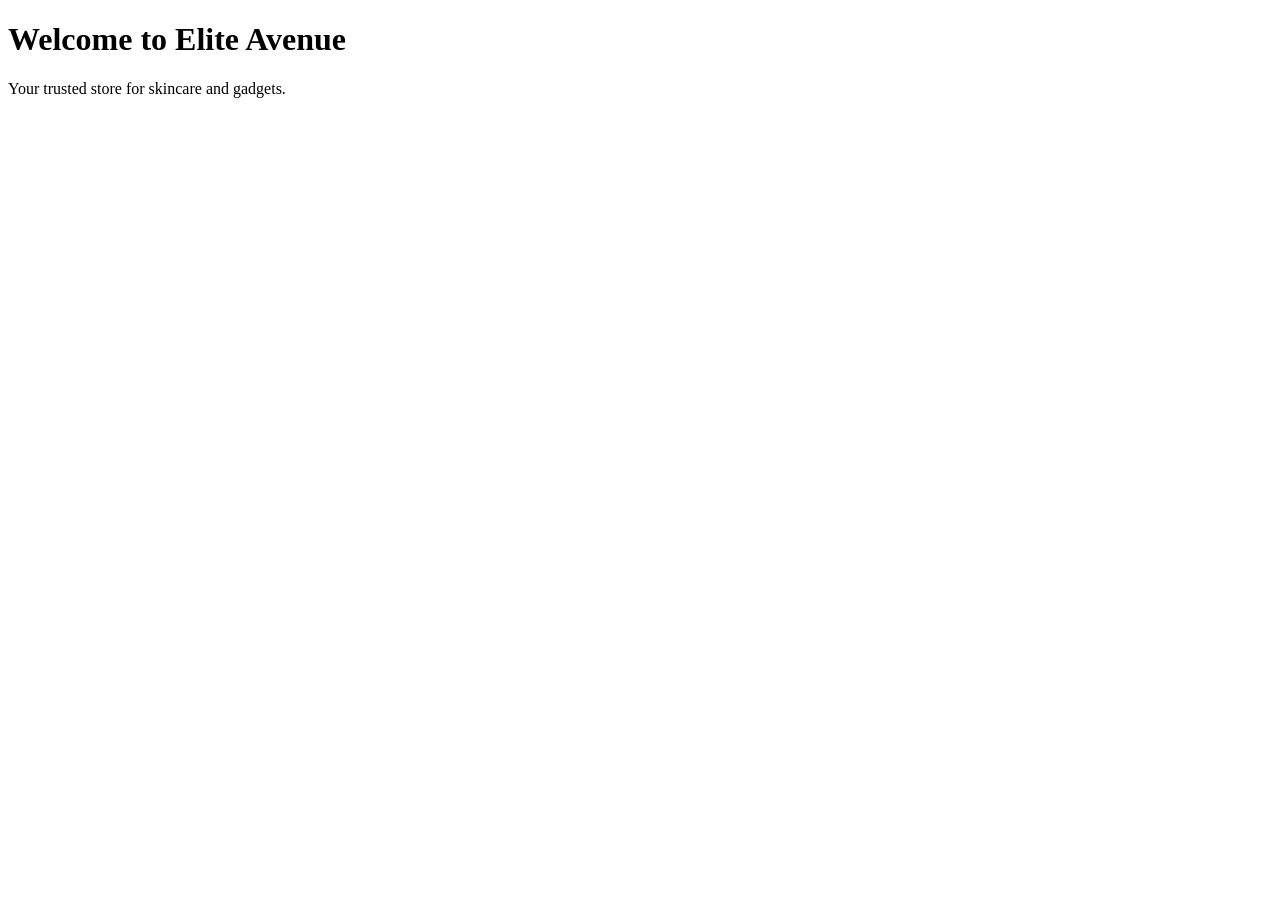
==== index.html @ 25ccbf42 "first page" ====
<!DOCTYPE html>
<html lang="en">
<head>
  <meta charset="UTF-8">
    <meta name="viewport" content="width=device-width, initial-scale=1.0">
      <title>Elite Avenue</title>
      </head>
      <body>
        <h1>Welcome to Elite Avenue</h1>
          <p>Your trusted store for skincare and gadgets.</p>
          </body>
          </html>
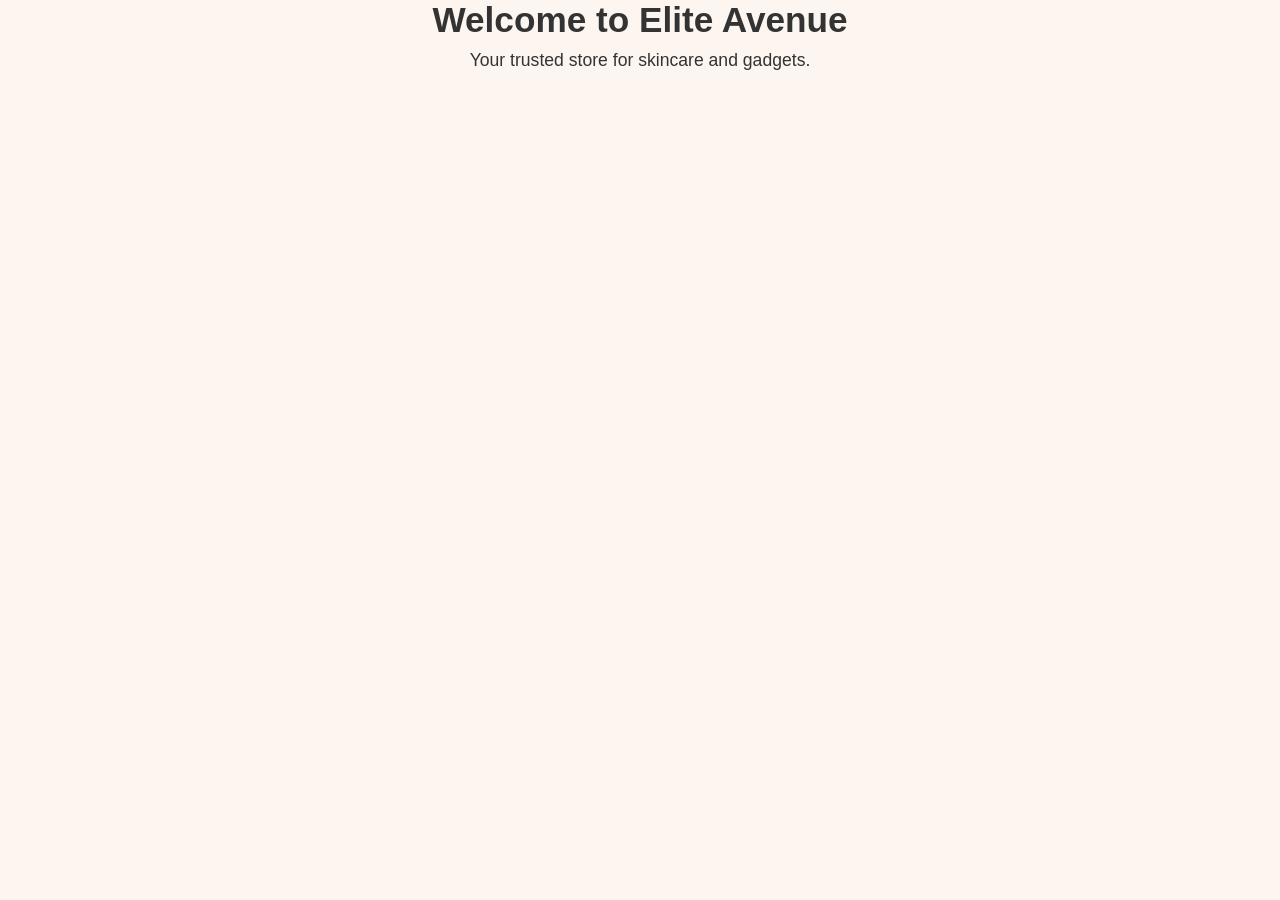
==== commit f3cbe831: "added styling" ====
--- a/index.html
+++ b/index.html
@@ -4,6 +4,7 @@
   <meta charset="UTF-8">
     <meta name="viewport" content="width=device-width, initial-scale=1.0">
       <title>Elite Avenue</title>
+      <link rel="stylesheet" href="style.css">
       </head>
       <body>
         <h1>Welcome to Elite Avenue</h1>
--- a/style.css
+++ b/style.css
@@ -0,0 +1,25 @@
+body {
+      font-family: Arial, sans-serif;
+        background-color: #fdf6f0;
+          color: #333;
+            margin: 0;
+              padding: 0;
+                text-align: center;
+                }
+
+                header {
+                  background-color: #d4a373;
+                    color: white;
+                      padding: 40px 20px;
+                      }
+
+                      h1 {
+                        margin: 0;
+                          font-size: 2.2em;
+                          }
+
+                          p {
+                            font-size: 1.1em;
+                              margin-top: 10px;
+                              }
+}
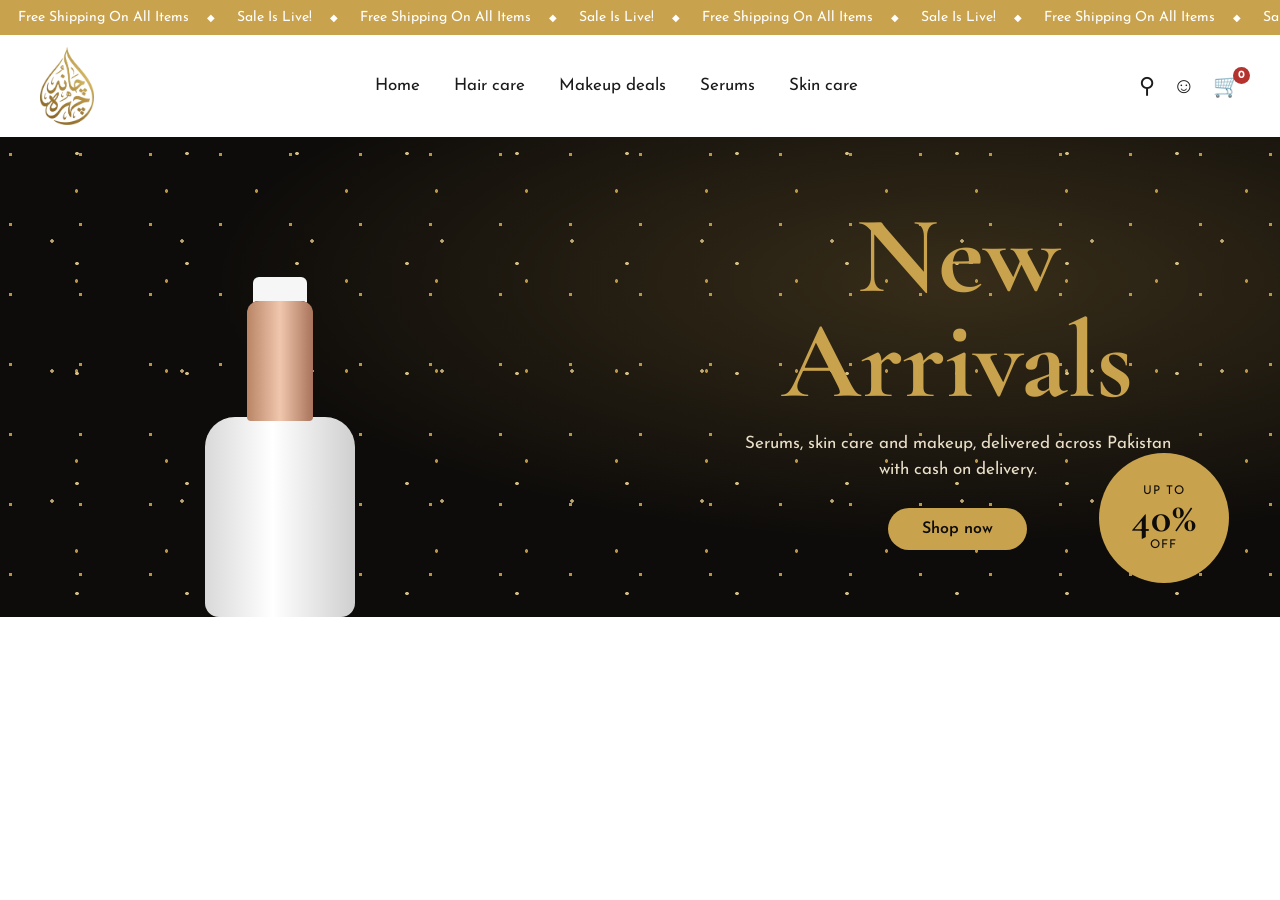
==== commit 27bc693f: "Add files via upload" ====
--- a/index.html
+++ b/index.html
@@ -2,12 +2,55 @@
 <html lang="en">
 <head>
   <meta charset="UTF-8">
-    <meta name="viewport" content="width=device-width, initial-scale=1.0">
-      <title>Elite Avenue</title>
-      <link rel="stylesheet" href="style.css">
-      </head>
-      <body>
-        <h1>Welcome to Elite Avenue</h1>
-          <p>Your trusted store for skincare and gadgets.</p>
-          </body>
-          </html>+  <meta name="viewport" content="width=device-width, initial-scale=1">
+  <title>Chand Chehra - Skincare, Serums & Makeup in Pakistan</title>
+  <link rel="preconnect" href="https://fonts.googleapis.com">
+  <link href="https://fonts.googleapis.com/css2?family=Josefin+Sans:wght@400;600&family=Cormorant+Garamond:wght@500;700&display=swap" rel="stylesheet">
+  <link rel="stylesheet" href="style.css">
+</head>
+<body>
+
+  <!-- 1. Announcement bar -->
+  <div class="announce">
+    <div class="announce-track">
+      <span>Free Shipping On All Items</span><span class="dot">&#9670;</span>
+      <span>Sale Is Live!</span><span class="dot">&#9670;</span>
+      <span>Free Shipping On All Items</span><span class="dot">&#9670;</span>
+      <span>Sale Is Live!</span><span class="dot">&#9670;</span>
+      <span>Free Shipping On All Items</span><span class="dot">&#9670;</span>
+      <span>Sale Is Live!</span><span class="dot">&#9670;</span>
+      <span>Free Shipping On All Items</span><span class="dot">&#9670;</span>
+      <span>Sale Is Live!</span><span class="dot">&#9670;</span>
+    </div>
+  </div>
+
+  <!-- 2. Header -->
+  <header class="header">
+    <a href="index.html" class="logo"><img src="logo.png" alt="Chand Chehra"></a>
+    <nav class="menu">
+      <a href="index.html">Home</a>
+      <a href="#">Hair care</a>
+      <a href="#">Makeup deals</a>
+      <a href="#">Serums</a>
+      <a href="#">Skin care</a>
+    </nav>
+    <div class="icons">
+      <button aria-label="Search">&#9906;</button>
+      <button aria-label="Account">&#9786;</button>
+      <button aria-label="Cart" class="cart">&#128722;<b>0</b></button>
+    </div>
+  </header>
+
+  <!-- 3. Hero banner -->
+  <section class="hero">
+    <div class="bottle" aria-hidden="true"><i></i><u></u></div>
+    <div class="hero-text">
+      <h1>New Arrivals</h1>
+      <p>Serums, skin care and makeup, delivered across Pakistan with cash on delivery.</p>
+      <a href="#" class="btn">Shop now</a>
+    </div>
+    <div class="badge"><span>UP TO</span><strong>40%</strong><span>OFF</span></div>
+  </section>
+
+</body>
+</html>
--- a/style.css
+++ b/style.css
@@ -1,25 +1,68 @@
-body {
-      font-family: Arial, sans-serif;
-        background-color: #fdf6f0;
-          color: #333;
-            margin: 0;
-              padding: 0;
-                text-align: center;
-                }
+:root{
+  --gold:#c9a24d;
+  --gold-light:#e8cf8f;
+  --black:#0e0c0a;
+  --ink:#1b1b1b;
+  --white:#ffffff;
+}
+*{box-sizing:border-box;margin:0;padding:0}
+body{font-family:'Josefin Sans',sans-serif;color:var(--ink);background:var(--white)}
+a{color:inherit;text-decoration:none}
+button{background:none;border:0;font:inherit;cursor:pointer;color:inherit}
 
-                header {
-                  background-color: #d4a373;
-                    color: white;
-                      padding: 40px 20px;
-                      }
+/* Announcement bar */
+.announce{background:var(--gold);color:var(--white);overflow:hidden;white-space:nowrap;padding:10px 0;font-size:14px}
+.announce-track{display:inline-block;animation:scroll 30s linear infinite}
+.announce-track span{margin:0 18px}
+.announce-track .dot{font-size:10px;margin:0}
+@keyframes scroll{to{transform:translateX(-50%)}}
+@media (prefers-reduced-motion:reduce){.announce-track{animation:none}}
 
-                      h1 {
-                        margin: 0;
-                          font-size: 2.2em;
-                          }
+/* Header */
+.header{display:flex;align-items:center;justify-content:space-between;gap:20px;padding:12px 40px;background:var(--white)}
+.logo img{height:78px;display:block}
+.menu{display:flex;gap:34px;font-size:17px}
+.menu a{padding:6px 0;border-bottom:2px solid transparent}
+.menu a:hover{border-color:var(--gold)}
+.icons{display:flex;gap:18px;font-size:22px}
+.cart{position:relative}
+.cart b{position:absolute;top:-6px;right:-10px;background:#b5332f;color:#fff;font-size:11px;width:17px;height:17px;border-radius:50%;display:grid;place-items:center}
 
-                          p {
-                            font-size: 1.1em;
-                              margin-top: 10px;
-                              }
-}+/* Hero */
+.hero{
+  position:relative;overflow:hidden;min-height:480px;background-color:var(--black);
+  background-image:
+    radial-gradient(circle at 15% 25%,rgba(201,162,77,.9) 0 1.5px,transparent 2px),
+    radial-gradient(circle at 70% 15%,rgba(232,207,143,.9) 0 1.5px,transparent 2px),
+    radial-gradient(circle at 85% 60%,rgba(201,162,77,.9) 0 1.5px,transparent 2px),
+    radial-gradient(circle at 40% 80%,rgba(232,207,143,.8) 0 1.5px,transparent 2px),
+    radial-gradient(ellipse at 75% 30%,rgba(201,162,77,.22),transparent 55%);
+  background-size:70px 70px,110px 110px,90px 90px,130px 130px,100% 100%;
+  display:flex;align-items:center;justify-content:flex-end;padding:40px 8%;
+}
+.hero-text{position:relative;z-index:2;text-align:center;max-width:440px;color:var(--gold-light)}
+.hero h1{font-family:'Cormorant Garamond',serif;font-weight:700;font-size:clamp(56px,9vw,110px);line-height:.95;color:var(--gold)}
+.hero p{margin:18px 0 26px;color:#e9dfc8;font-size:17px;line-height:1.5}
+.btn{display:inline-block;background:var(--gold);color:var(--black);padding:13px 34px;border-radius:40px;font-weight:600}
+.btn:hover{background:var(--gold-light)}
+.btn:focus-visible,.menu a:focus-visible,button:focus-visible{outline:2px solid var(--gold);outline-offset:3px}
+
+/* Serum bottle drawn in CSS */
+.bottle{position:absolute;left:16%;bottom:0;width:150px;height:330px}
+.bottle i{position:absolute;bottom:0;left:0;width:150px;height:200px;border-radius:30px 30px 14px 14px;background:linear-gradient(90deg,#d9d9d9,#fff 45%,#cfcfcf)}
+.bottle u{position:absolute;bottom:196px;left:42px;width:66px;height:120px;border-radius:12px 12px 4px 4px;background:linear-gradient(90deg,#b98466,#f0c7ad 50%,#a8735a);box-shadow:0 -30px 0 -6px #f6f6f6}
+
+/* Discount badge */
+.badge{position:absolute;right:4%;bottom:7%;width:130px;height:130px;border-radius:50%;background:var(--gold);color:var(--black);display:flex;flex-direction:column;align-items:center;justify-content:center;font-size:12px;letter-spacing:1px}
+.badge strong{font-family:'Cormorant Garamond',serif;font-size:42px;line-height:1}
+
+/* Mobile */
+@media (max-width:820px){
+  .header{flex-wrap:wrap;padding:10px 16px}
+  .logo img{height:56px}
+  .menu{order:3;width:100%;justify-content:center;gap:18px;font-size:15px;flex-wrap:wrap}
+  .hero{justify-content:center;padding:30px 20px 200px;min-height:560px}
+  .bottle{left:50%;transform:translateX(-50%) scale(.7);transform-origin:bottom}
+  .badge{right:16px;bottom:16px;width:100px;height:100px}
+  .badge strong{font-size:32px}
+}
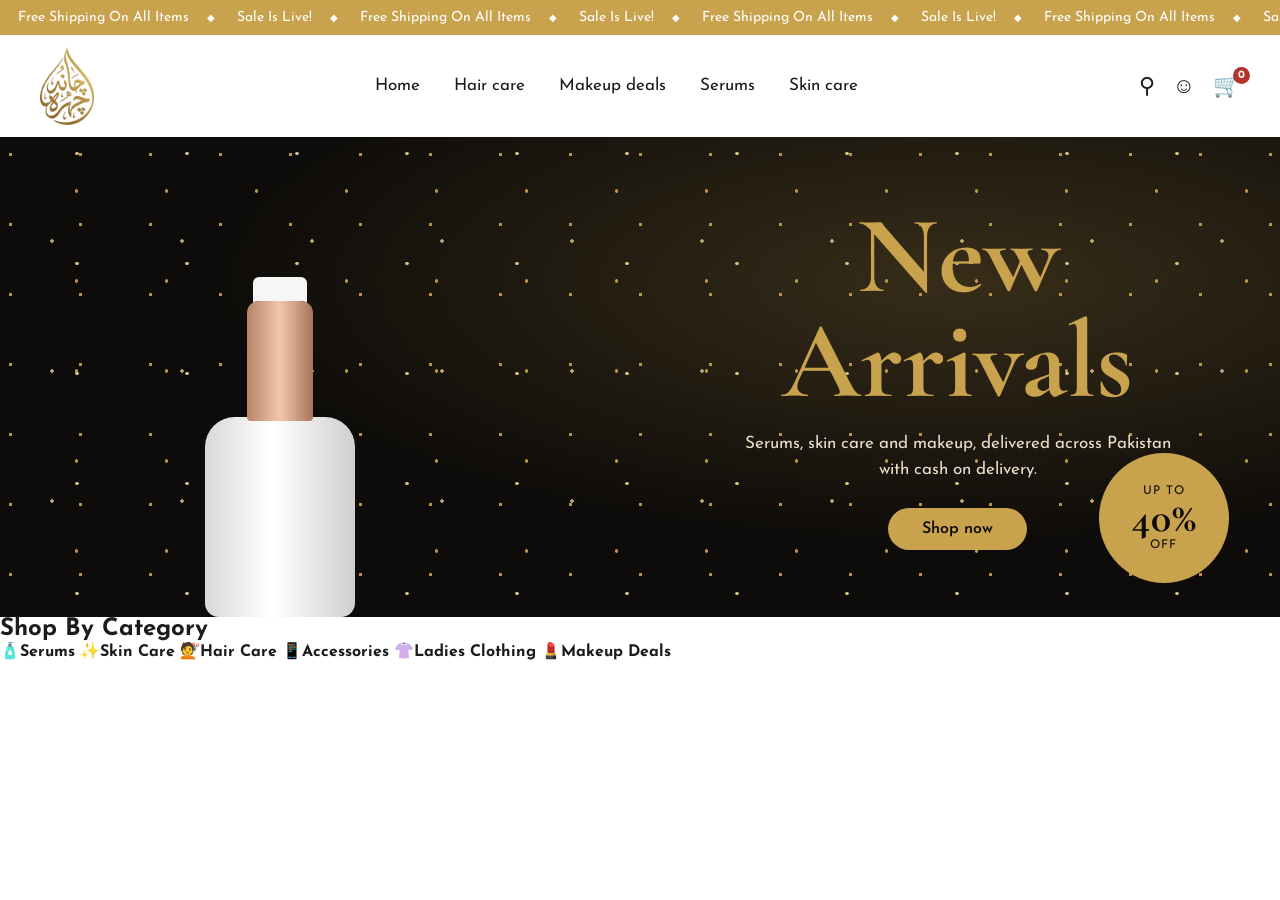
==== commit 777bd20d: "Rename index (1).html to index.html" ====
--- a/index.html
+++ b/index.html
@@ -52,5 +52,18 @@
     <div class="badge"><span>UP TO</span><strong>40%</strong><span>OFF</span></div>
   </section>
 
+  <!-- 4. Shop By Category -->
+  <section class="cats">
+    <h2>Shop By Category</h2>
+    <div class="cat-row">
+      <a href="#" class="cat"><span class="circle" style="--bg:linear-gradient(135deg,#f3e3c3,#d9b46a)">&#129524;</span><b>Serums</b></a>
+      <a href="#" class="cat"><span class="circle" style="--bg:linear-gradient(135deg,#f7e6e0,#e5bfb2)">&#10024;</span><b>Skin Care</b></a>
+      <a href="#" class="cat"><span class="circle" style="--bg:linear-gradient(135deg,#e9dcc8,#b99468)">&#128135;</span><b>Hair Care</b></a>
+      <a href="#" class="cat"><span class="circle" style="--bg:linear-gradient(135deg,#e2e6ea,#aab4bf)">&#128241;</span><b>Accessories</b></a>
+      <a href="#" class="cat"><span class="circle" style="--bg:linear-gradient(135deg,#f6d4d4,#d46a6a)">&#128090;</span><b>Ladies Clothing</b></a>
+      <a href="#" class="cat"><span class="circle" style="--bg:linear-gradient(135deg,#f3d9e3,#cf8fa8)">&#128132;</span><b>Makeup Deals</b></a>
+    </div>
+  </section>
+
 </body>
 </html>
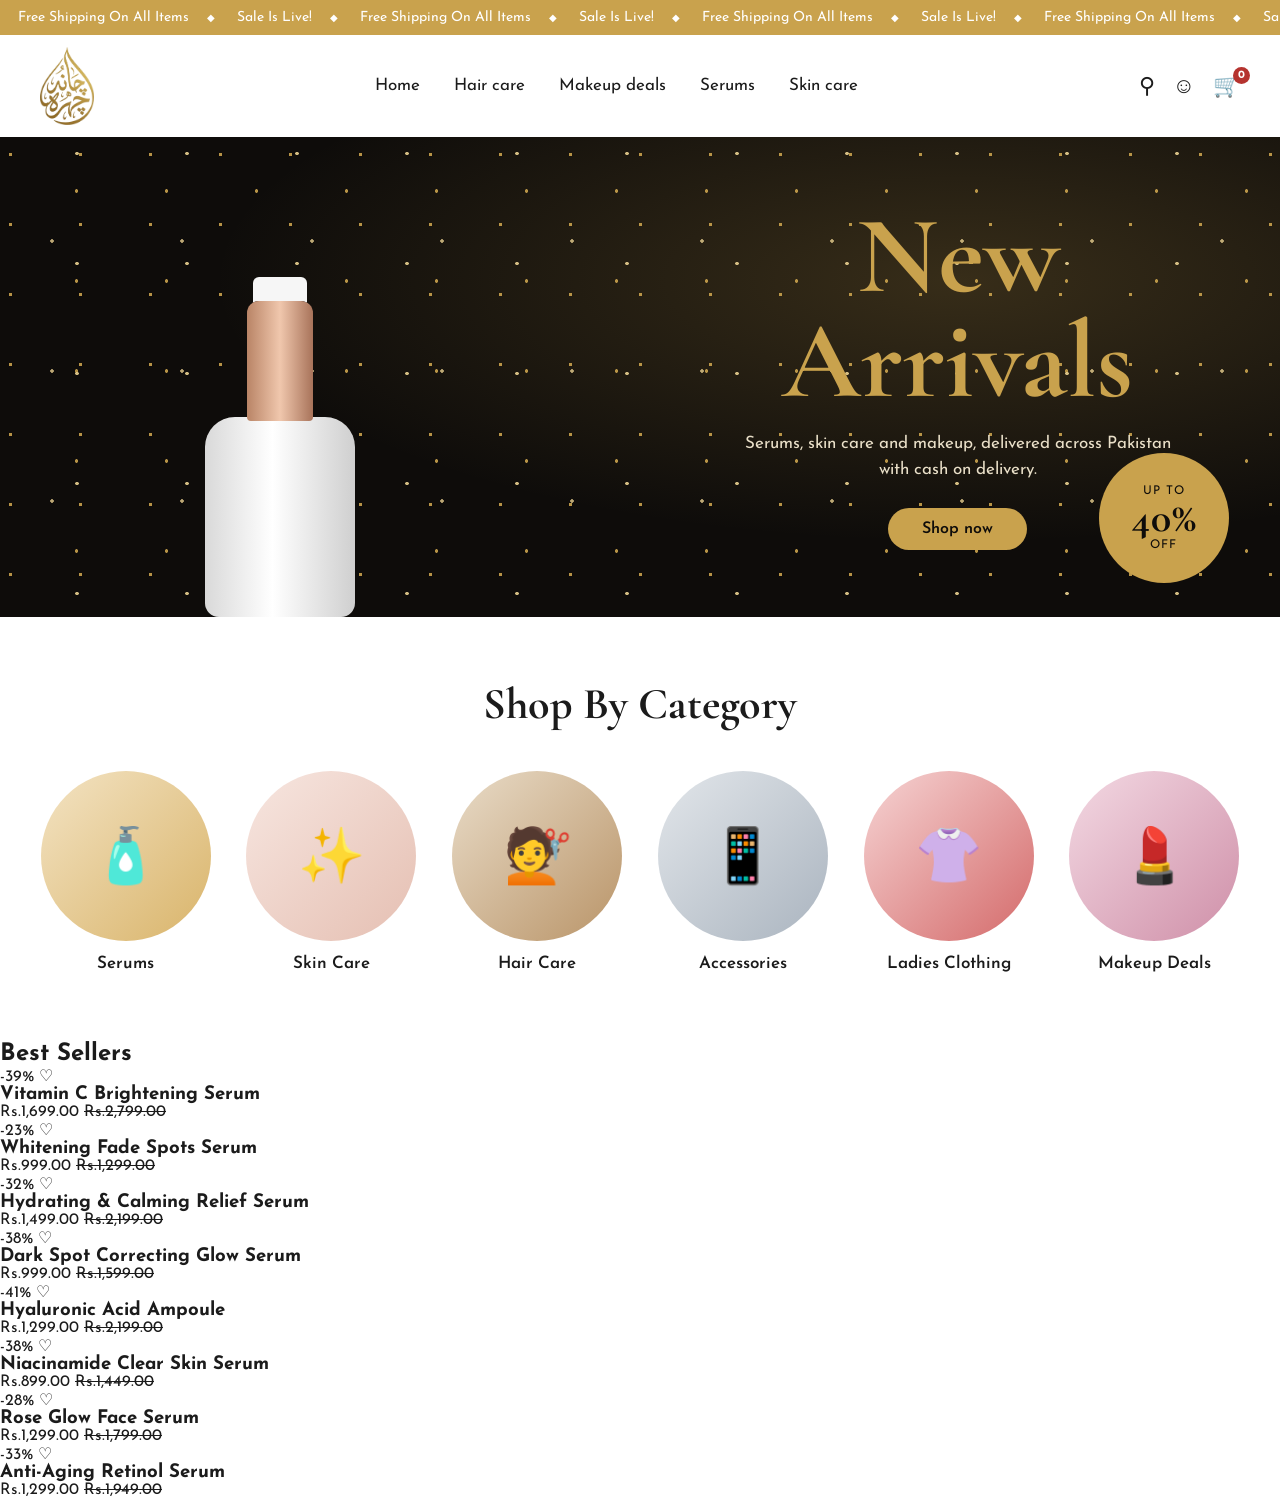
==== commit 48466666: "Update index.html" ====
--- a/index.html
+++ b/index.html
@@ -65,5 +65,37 @@
     </div>
   </section>
 
+  <!-- 5. Best Sellers -->
+  <section class="products">
+    <h2>Best Sellers</h2>
+    <div class="grid" id="grid"></div>
+  </section>
+
+  <script>
+    const products = [
+      {name:"Vitamin C Brightening Serum", price:1699, old:2799, tint:"#e3edb8"},
+      {name:"Whitening Fade Spots Serum", price:999, old:1299, tint:"#e2d6ee"},
+      {name:"Hydrating & Calming Relief Serum", price:1499, old:2199, tint:"#f5e6d3"},
+      {name:"Dark Spot Correcting Glow Serum", price:999, old:1599, tint:"#d8ead9"},
+      {name:"Hyaluronic Acid Ampoule", price:1299, old:2199, tint:"#d6e6f2"},
+      {name:"Niacinamide Clear Skin Serum", price:899, old:1449, tint:"#f3dcdc"},
+      {name:"Rose Glow Face Serum", price:1299, old:1799, tint:"#f6d9e3"},
+      {name:"Anti-Aging Retinol Serum", price:1299, old:1949, tint:"#efe2c2"}
+    ];
+    const rs = n => "Rs." + n.toLocaleString("en-PK") + ".00";
+    document.getElementById("grid").innerHTML = products.map(p => {
+      const off = Math.round((1 - p.price / p.old) * 100);
+      return `<article class="card">
+        <div class="thumb" style="--t:${p.tint}">
+          <span class="off">-${off}%</span>
+          <button class="heart" aria-label="Add to wishlist">&#9825;</button>
+          <i></i>
+        </div>
+        <h3>${p.name}</h3>
+        <p class="price">${rs(p.price)} <s>${rs(p.old)}</s></p>
+      </article>`;
+    }).join("");
+  </script>
+
 </body>
 </html>
--- a/style.css
+++ b/style.css
@@ -66,3 +66,19 @@
   .badge{right:16px;bottom:16px;width:100px;height:100px}
   .badge strong{font-size:32px}
 }
+
+/* Shop By Category */
+.cats{padding:60px 40px 70px;text-align:center;background:var(--white)}
+.cats h2{font-family:'Cormorant Garamond',serif;font-weight:700;font-size:clamp(30px,4vw,44px);margin-bottom:40px}
+.cat-row{display:flex;justify-content:center;gap:34px;max-width:1200px;margin:0 auto}
+.cat{display:flex;flex-direction:column;align-items:center;gap:14px;flex:1;min-width:120px}
+.circle{width:min(170px,100%);aspect-ratio:1;border-radius:50%;background:var(--img,var(--bg));background-size:cover;background-position:center;display:grid;place-items:center;font-size:54px;transition:transform .25s,box-shadow .25s}
+.cat:hover .circle{transform:scale(1.05);box-shadow:0 8px 22px rgba(201,162,77,.35)}
+.cat b{font-weight:600;font-size:17px}
+.cat:focus-visible{outline:2px solid var(--gold);outline-offset:6px;border-radius:12px}
+@media (max-width:820px){
+  .cats{padding:40px 0 50px}
+  .cat-row{justify-content:flex-start;overflow-x:auto;padding:0 16px 10px;gap:20px;scroll-snap-type:x mandatory}
+  .cat{flex:0 0 130px;scroll-snap-align:start}
+  .circle{font-size:44px}
+}
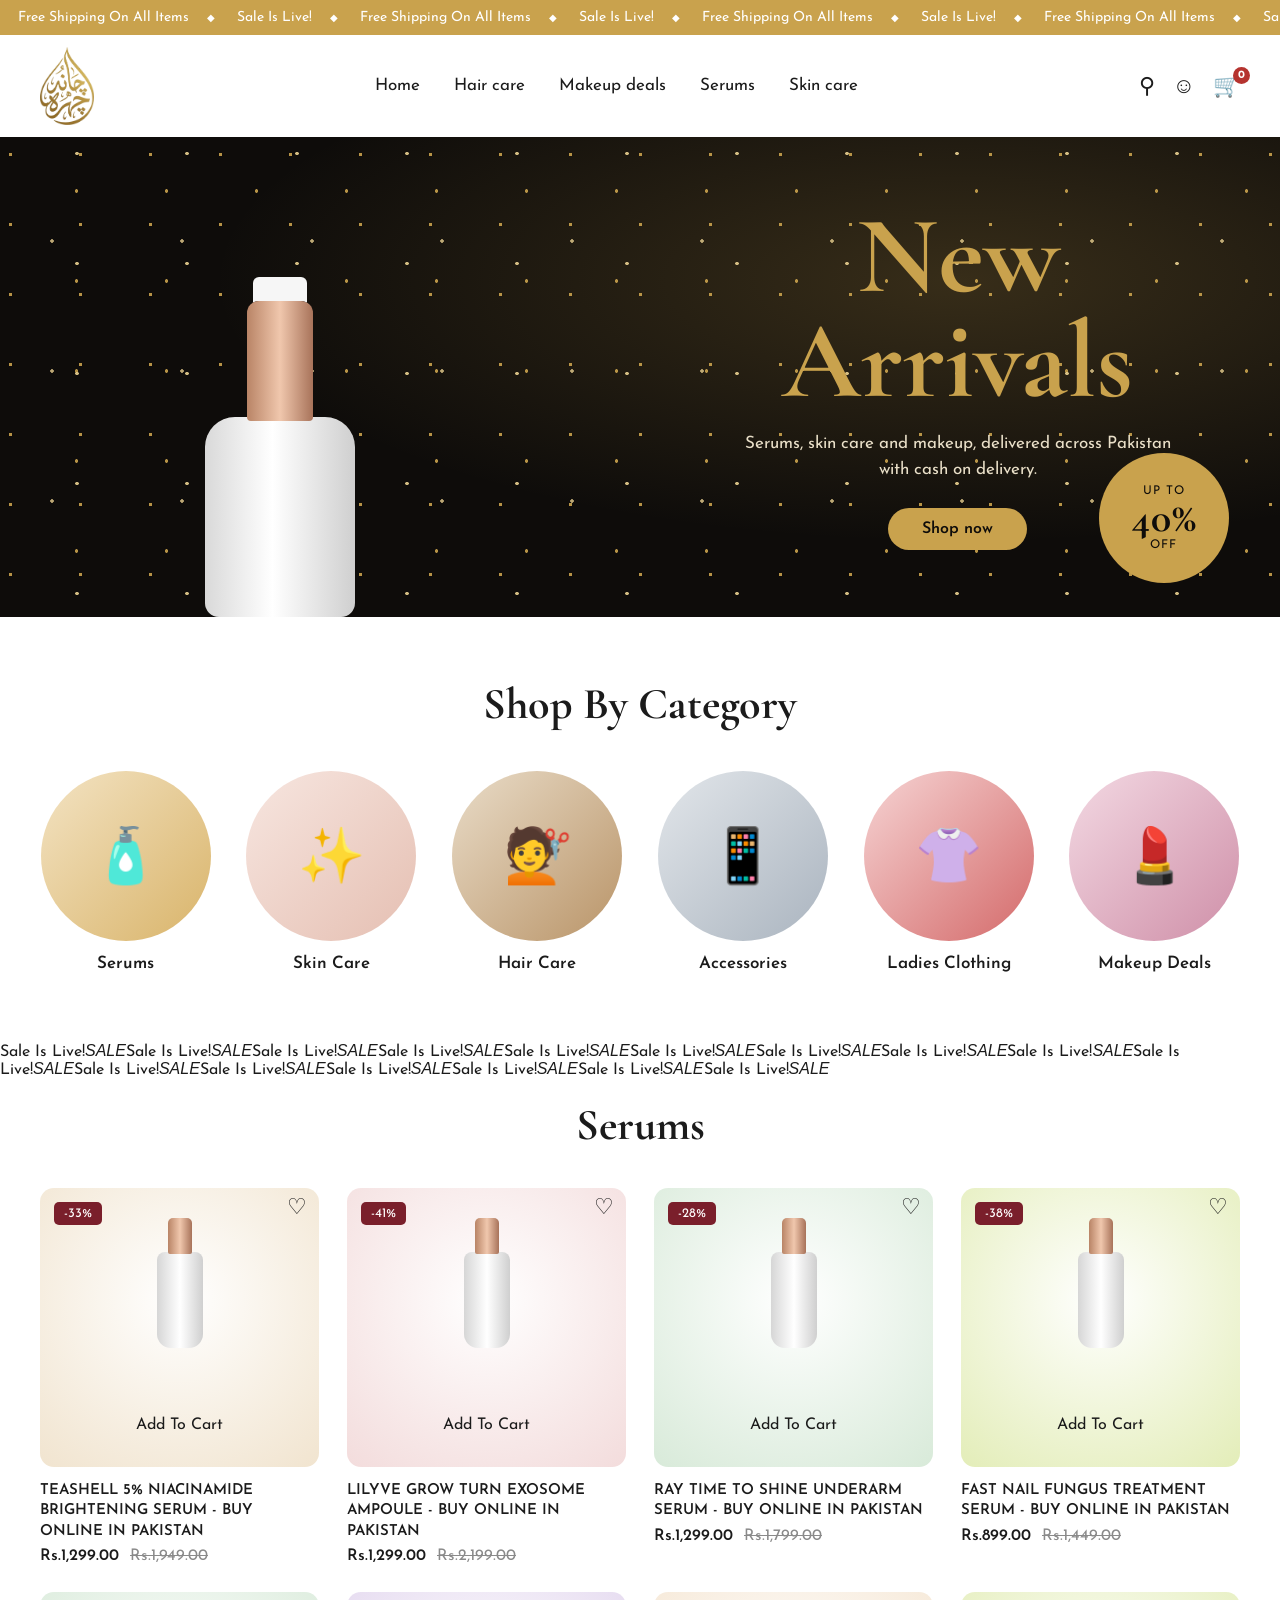
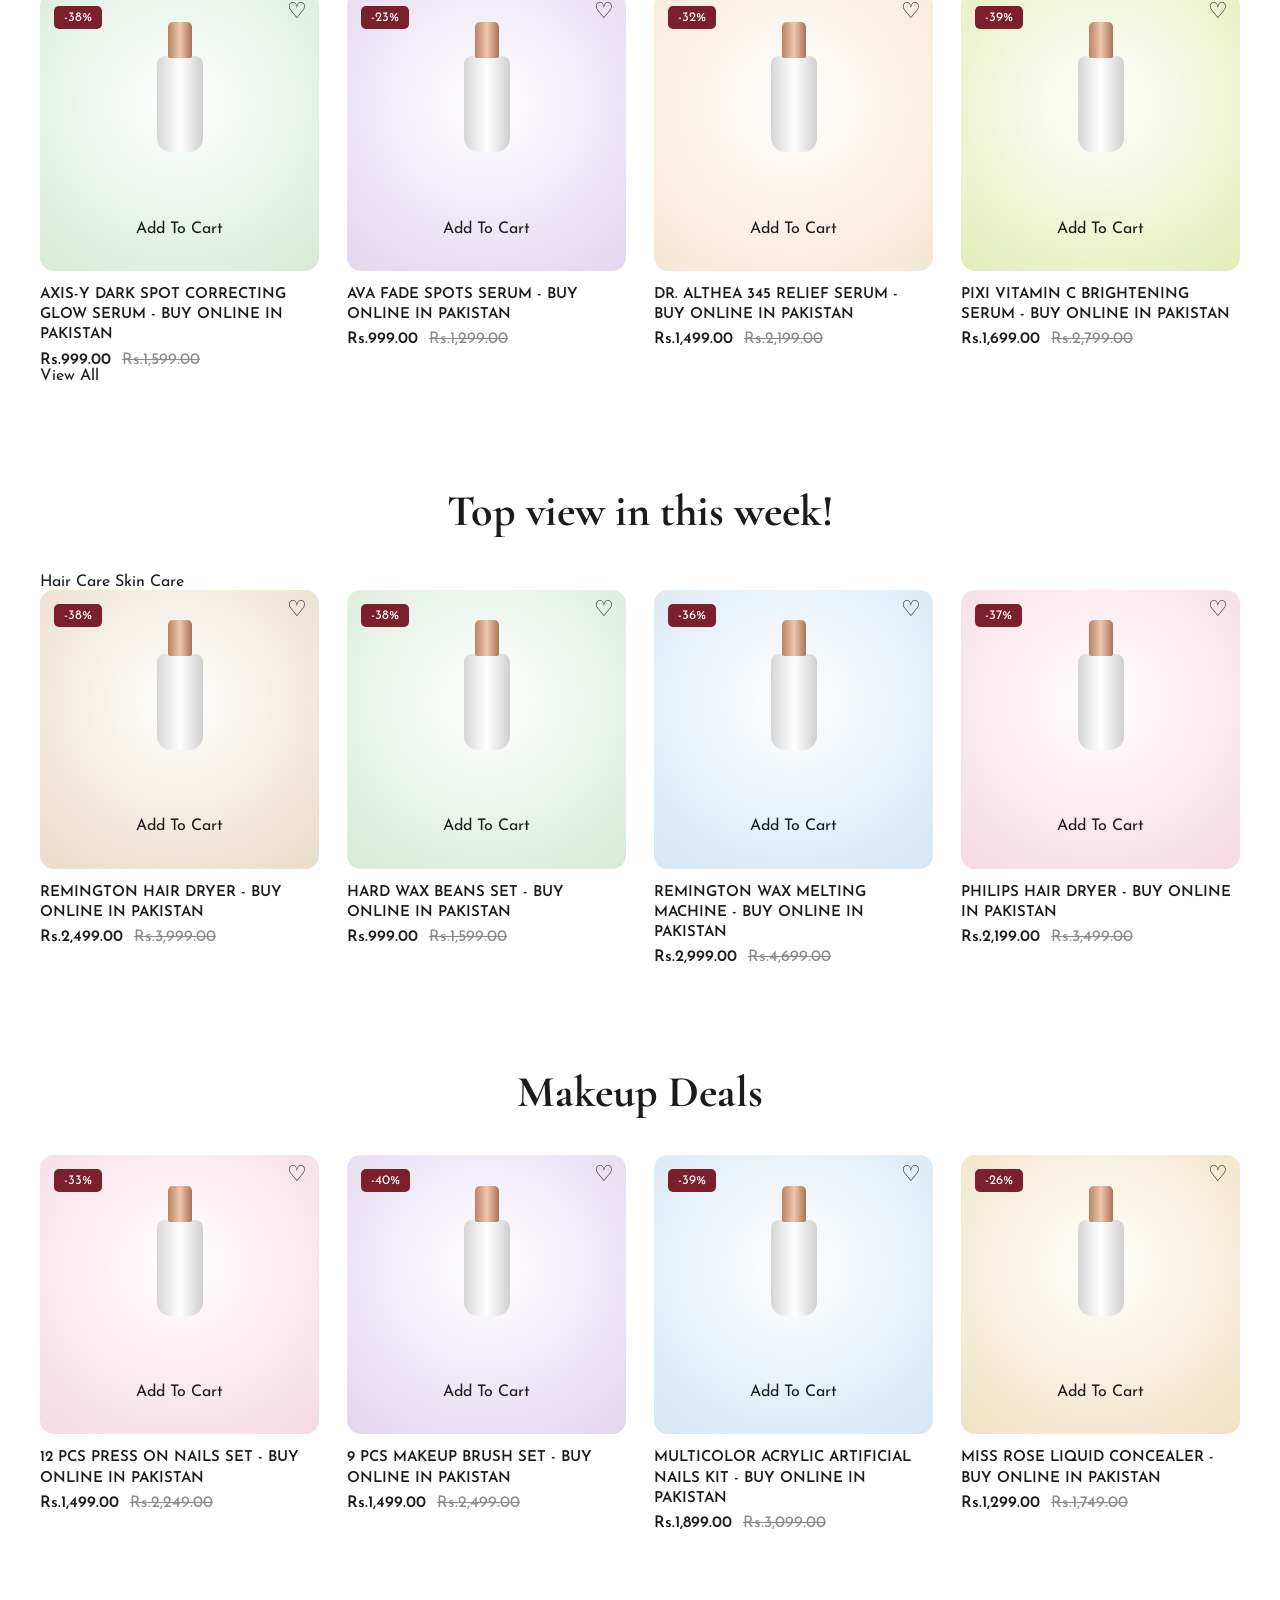
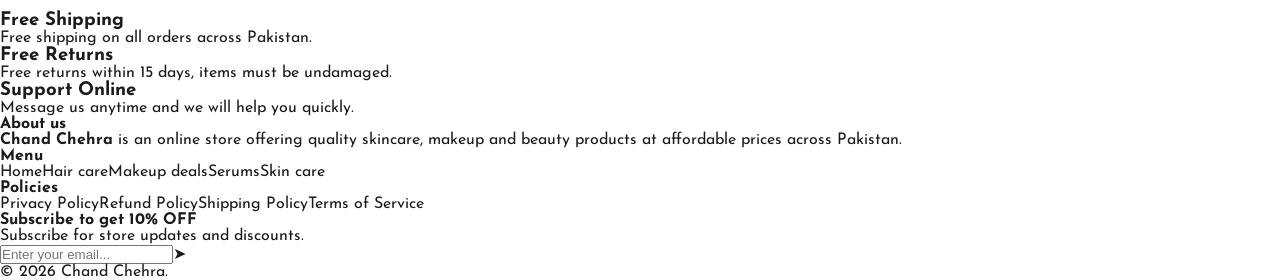
==== commit cd13e9be: "Update index.html" ====
--- a/index.html
+++ b/index.html
@@ -10,7 +10,6 @@
 </head>
 <body>
 
-  <!-- 1. Announcement bar -->
   <div class="announce">
     <div class="announce-track">
       <span>Free Shipping On All Items</span><span class="dot">&#9670;</span>
@@ -24,15 +23,14 @@
     </div>
   </div>
 
-  <!-- 2. Header -->
   <header class="header">
     <a href="index.html" class="logo"><img src="logo.png" alt="Chand Chehra"></a>
     <nav class="menu">
       <a href="index.html">Home</a>
-      <a href="#">Hair care</a>
-      <a href="#">Makeup deals</a>
-      <a href="#">Serums</a>
-      <a href="#">Skin care</a>
+      <a href="#hair">Hair care</a>
+      <a href="#makeup">Makeup deals</a>
+      <a href="#serums">Serums</a>
+      <a href="#serums">Skin care</a>
     </nav>
     <div class="icons">
       <button aria-label="Search">&#9906;</button>
@@ -41,60 +39,132 @@
     </div>
   </header>
 
-  <!-- 3. Hero banner -->
   <section class="hero">
     <div class="bottle" aria-hidden="true"><i></i><u></u></div>
     <div class="hero-text">
       <h1>New Arrivals</h1>
       <p>Serums, skin care and makeup, delivered across Pakistan with cash on delivery.</p>
-      <a href="#" class="btn">Shop now</a>
+      <a href="#serums" class="btn">Shop now</a>
     </div>
     <div class="badge"><span>UP TO</span><strong>40%</strong><span>OFF</span></div>
   </section>
 
-  <!-- 4. Shop By Category -->
   <section class="cats">
     <h2>Shop By Category</h2>
     <div class="cat-row">
-      <a href="#" class="cat"><span class="circle" style="--bg:linear-gradient(135deg,#f3e3c3,#d9b46a)">&#129524;</span><b>Serums</b></a>
-      <a href="#" class="cat"><span class="circle" style="--bg:linear-gradient(135deg,#f7e6e0,#e5bfb2)">&#10024;</span><b>Skin Care</b></a>
-      <a href="#" class="cat"><span class="circle" style="--bg:linear-gradient(135deg,#e9dcc8,#b99468)">&#128135;</span><b>Hair Care</b></a>
+      <a href="#serums" class="cat"><span class="circle" style="--bg:linear-gradient(135deg,#f3e3c3,#d9b46a)">&#129524;</span><b>Serums</b></a>
+      <a href="#serums" class="cat"><span class="circle" style="--bg:linear-gradient(135deg,#f7e6e0,#e5bfb2)">&#10024;</span><b>Skin Care</b></a>
+      <a href="#hair" class="cat"><span class="circle" style="--bg:linear-gradient(135deg,#e9dcc8,#b99468)">&#128135;</span><b>Hair Care</b></a>
       <a href="#" class="cat"><span class="circle" style="--bg:linear-gradient(135deg,#e2e6ea,#aab4bf)">&#128241;</span><b>Accessories</b></a>
       <a href="#" class="cat"><span class="circle" style="--bg:linear-gradient(135deg,#f6d4d4,#d46a6a)">&#128090;</span><b>Ladies Clothing</b></a>
-      <a href="#" class="cat"><span class="circle" style="--bg:linear-gradient(135deg,#f3d9e3,#cf8fa8)">&#128132;</span><b>Makeup Deals</b></a>
+      <a href="#makeup" class="cat"><span class="circle" style="--bg:linear-gradient(135deg,#f3d9e3,#cf8fa8)">&#128132;</span><b>Makeup Deals</b></a>
     </div>
   </section>
 
-  <!-- 5. Best Sellers -->
-  <section class="products">
-    <h2>Best Sellers</h2>
-    <div class="grid" id="grid"></div>
+  <div class="sale-strip"><div class="sale-track" id="saleTrack"></div></div>
+
+  <section class="products" id="serums">
+    <h2>Serums</h2>
+    <div class="grid" id="g-serums"></div>
+    <div class="center"><a href="#" class="view-all">View All</a></div>
   </section>
 
+  <section class="products" id="hair">
+    <h2>Top view in this week!</h2>
+    <div class="tabs">
+      <button class="tab on" data-t="hair">Hair Care</button>
+      <button class="tab" data-t="skin">Skin Care</button>
+    </div>
+    <div class="grid" id="g-top"></div>
+  </section>
+
+  <section class="products" id="makeup">
+    <h2>Makeup Deals</h2>
+    <div class="grid" id="g-makeup"></div>
+  </section>
+
+  <section class="features">
+    <div><h3>Free Shipping</h3><p>Free shipping on all orders across Pakistan.</p></div>
+    <div><h3>Free Returns</h3><p>Free returns within 15 days, items must be undamaged.</p></div>
+    <div><h3>Support Online</h3><p>Message us anytime and we will help you quickly.</p></div>
+  </section>
+
+  <footer class="footer">
+    <div class="f-grid">
+      <div>
+        <h4>About us</h4>
+        <p><b>Chand Chehra</b> is an online store offering quality skincare, makeup and beauty products at affordable prices across Pakistan.</p>
+      </div>
+      <div>
+        <h4>Menu</h4>
+        <a href="index.html">Home</a><a href="#hair">Hair care</a><a href="#makeup">Makeup deals</a><a href="#serums">Serums</a><a href="#serums">Skin care</a>
+      </div>
+      <div>
+        <h4>Policies</h4>
+        <a href="#">Privacy Policy</a><a href="#">Refund Policy</a><a href="#">Shipping Policy</a><a href="#">Terms of Service</a>
+      </div>
+      <div>
+        <h4>Subscribe to get 10% OFF</h4>
+        <p>Subscribe for store updates and discounts.</p>
+        <div class="sub"><input type="email" placeholder="Enter your email..." aria-label="Email"><button aria-label="Subscribe">&#10148;</button></div>
+      </div>
+    </div>
+    <p class="copy">&copy; 2026 Chand Chehra.</p>
+  </footer>
+
   <script>
-    const products = [
-      {name:"Vitamin C Brightening Serum", price:1699, old:2799, tint:"#e3edb8"},
-      {name:"Whitening Fade Spots Serum", price:999, old:1299, tint:"#e2d6ee"},
-      {name:"Hydrating & Calming Relief Serum", price:1499, old:2199, tint:"#f5e6d3"},
-      {name:"Dark Spot Correcting Glow Serum", price:999, old:1599, tint:"#d8ead9"},
-      {name:"Hyaluronic Acid Ampoule", price:1299, old:2199, tint:"#d6e6f2"},
-      {name:"Niacinamide Clear Skin Serum", price:899, old:1449, tint:"#f3dcdc"},
-      {name:"Rose Glow Face Serum", price:1299, old:1799, tint:"#f6d9e3"},
-      {name:"Anti-Aging Retinol Serum", price:1299, old:1949, tint:"#efe2c2"}
-    ];
+    // Sample products: replace with real data later
+    const D = {
+      serums: [
+        ["Teashell 5% Niacinamide Brightening Serum",1299,1949,"#f1e4cf"],
+        ["Lilyve Grow Turn Exosome Ampoule",1299,2199,"#f3dcdc"],
+        ["Ray Time To Shine Underarm Serum",1299,1799,"#d8ead9"],
+        ["Fast Nail Fungus Treatment Serum",899,1449,"#e3edb8"],
+        ["Axis-Y Dark Spot Correcting Glow Serum",999,1599,"#d8ead9"],
+        ["AVA Fade Spots Serum",999,1299,"#e2d6ee"],
+        ["Dr. Althea 345 Relief Serum",1499,2199,"#f5e6d3"],
+        ["Pixi Vitamin C Brightening Serum",1699,2799,"#e3edb8"]
+      ],
+      hair: [
+        ["Remington Hair Dryer",2499,3999,"#e9dcc8"],
+        ["Hard Wax Beans Set",999,1599,"#d8ead9"],
+        ["Remington Wax Melting Machine",2999,4699,"#d6e6f2"],
+        ["Philips Hair Dryer",2199,3499,"#f6d9e3"]
+      ],
+      skin: [
+        ["Dr. Althea 345 Relief Serum",1499,2199,"#f5e6d3"],
+        ["AVA Fade Spots Serum",999,1299,"#e2d6ee"],
+        ["Pixi Vitamin C Brightening Serum",1699,2799,"#e3edb8"],
+        ["Axis-Y Dark Spot Correcting Glow Serum",999,1599,"#d8ead9"]
+      ],
+      makeup: [
+        ["12 Pcs Press On Nails Set",1499,2249,"#f6d9e3"],
+        ["9 Pcs Makeup Brush Set",1499,2499,"#e2d6ee"],
+        ["Multicolor Acrylic Artificial Nails Kit",1899,3099,"#d6e6f2"],
+        ["Miss Rose Liquid Concealer",1299,1749,"#efe2c2"]
+      ]
+    };
     const rs = n => "Rs." + n.toLocaleString("en-PK") + ".00";
-    document.getElementById("grid").innerHTML = products.map(p => {
-      const off = Math.round((1 - p.price / p.old) * 100);
-      return `<article class="card">
-        <div class="thumb" style="--t:${p.tint}">
-          <span class="off">-${off}%</span>
-          <button class="heart" aria-label="Add to wishlist">&#9825;</button>
-          <i></i>
-        </div>
-        <h3>${p.name}</h3>
-        <p class="price">${rs(p.price)} <s>${rs(p.old)}</s></p>
-      </article>`;
-    }).join("");
+    const card = p => {
+      const off = Math.round((1 - p[1] / p[2]) * 100);
+      return `<article class="card"><div class="thumb" style="--t:${p[3]}">
+        <span class="off">-${off}%</span>
+        <button class="heart" aria-label="Wishlist">&#9825;</button><i></i>
+        <button class="add">Add To Cart</button></div>
+        <h3>${p[0]} - Buy Online in Pakistan</h3>
+        <p class="price">${rs(p[1])} <s>${rs(p[2])}</s></p></article>`;
+    };
+    const show = (id, list) => document.getElementById(id).innerHTML = list.map(card).join("");
+    show("g-serums", D.serums.slice(0, 8));
+    show("g-top", D.hair);
+    show("g-makeup", D.makeup);
+    document.querySelectorAll(".tab").forEach(b => b.onclick = () => {
+      document.querySelectorAll(".tab").forEach(x => x.classList.remove("on"));
+      b.classList.add("on");
+      show("g-top", D[b.dataset.t]);
+    });
+    document.getElementById("saleTrack").innerHTML =
+      "<span>Sale Is Live!</span><em>SALE</em>".repeat(16);
   </script>
 
 </body>
--- a/style.css
+++ b/style.css
@@ -82,3 +82,22 @@
   .cat{flex:0 0 130px;scroll-snap-align:start}
   .circle{font-size:44px}
 }
+/* Best Sellers */
+.products{padding:20px 40px 80px;max-width:1300px;margin:0 auto}
+.products h2{font-family:'Cormorant Garamond',serif;font-weight:700;font-size:clamp(30px,4vw,44px);text-align:center;margin-bottom:36px}
+.grid{display:grid;grid-template-columns:repeat(4,1fr);gap:28px}
+.card h3{font-size:15px;font-weight:600;text-transform:uppercase;line-height:1.35;margin:14px 0 6px}
+.price{font-size:16px;font-weight:600}
+.price s{color:#8a8a8a;font-weight:400;margin-left:6px}
+.thumb{position:relative;aspect-ratio:1;border-radius:14px;background:radial-gradient(circle at 50% 40%,#fff,var(--t));display:grid;place-items:center;overflow:hidden}
+.thumb i{width:46px;height:96px;border-radius:8px 8px 14px 14px;background:linear-gradient(90deg,#d6d6d6,#fff 50%,#cfcfcf);position:relative;margin-top:30px}
+.thumb i::before{content:"";position:absolute;top:-34px;left:11px;width:24px;height:36px;border-radius:5px 5px 2px 2px;background:linear-gradient(90deg,#b98466,#f0c7ad 50%,#a8735a)}
+.off{position:absolute;top:14px;left:14px;background:#7a1f2b;color:#fff;font-size:13px;padding:5px 10px;border-radius:5px}
+.heart{position:absolute;top:10px;right:12px;font-size:22px;line-height:1}
+.heart:hover{color:#b5332f}
+@media (max-width:820px){
+  .products{padding:10px 14px 60px}
+  .grid{grid-template-columns:repeat(2,1fr);gap:16px}
+  .card h3{font-size:13px}
+  .price{font-size:14px}
+}
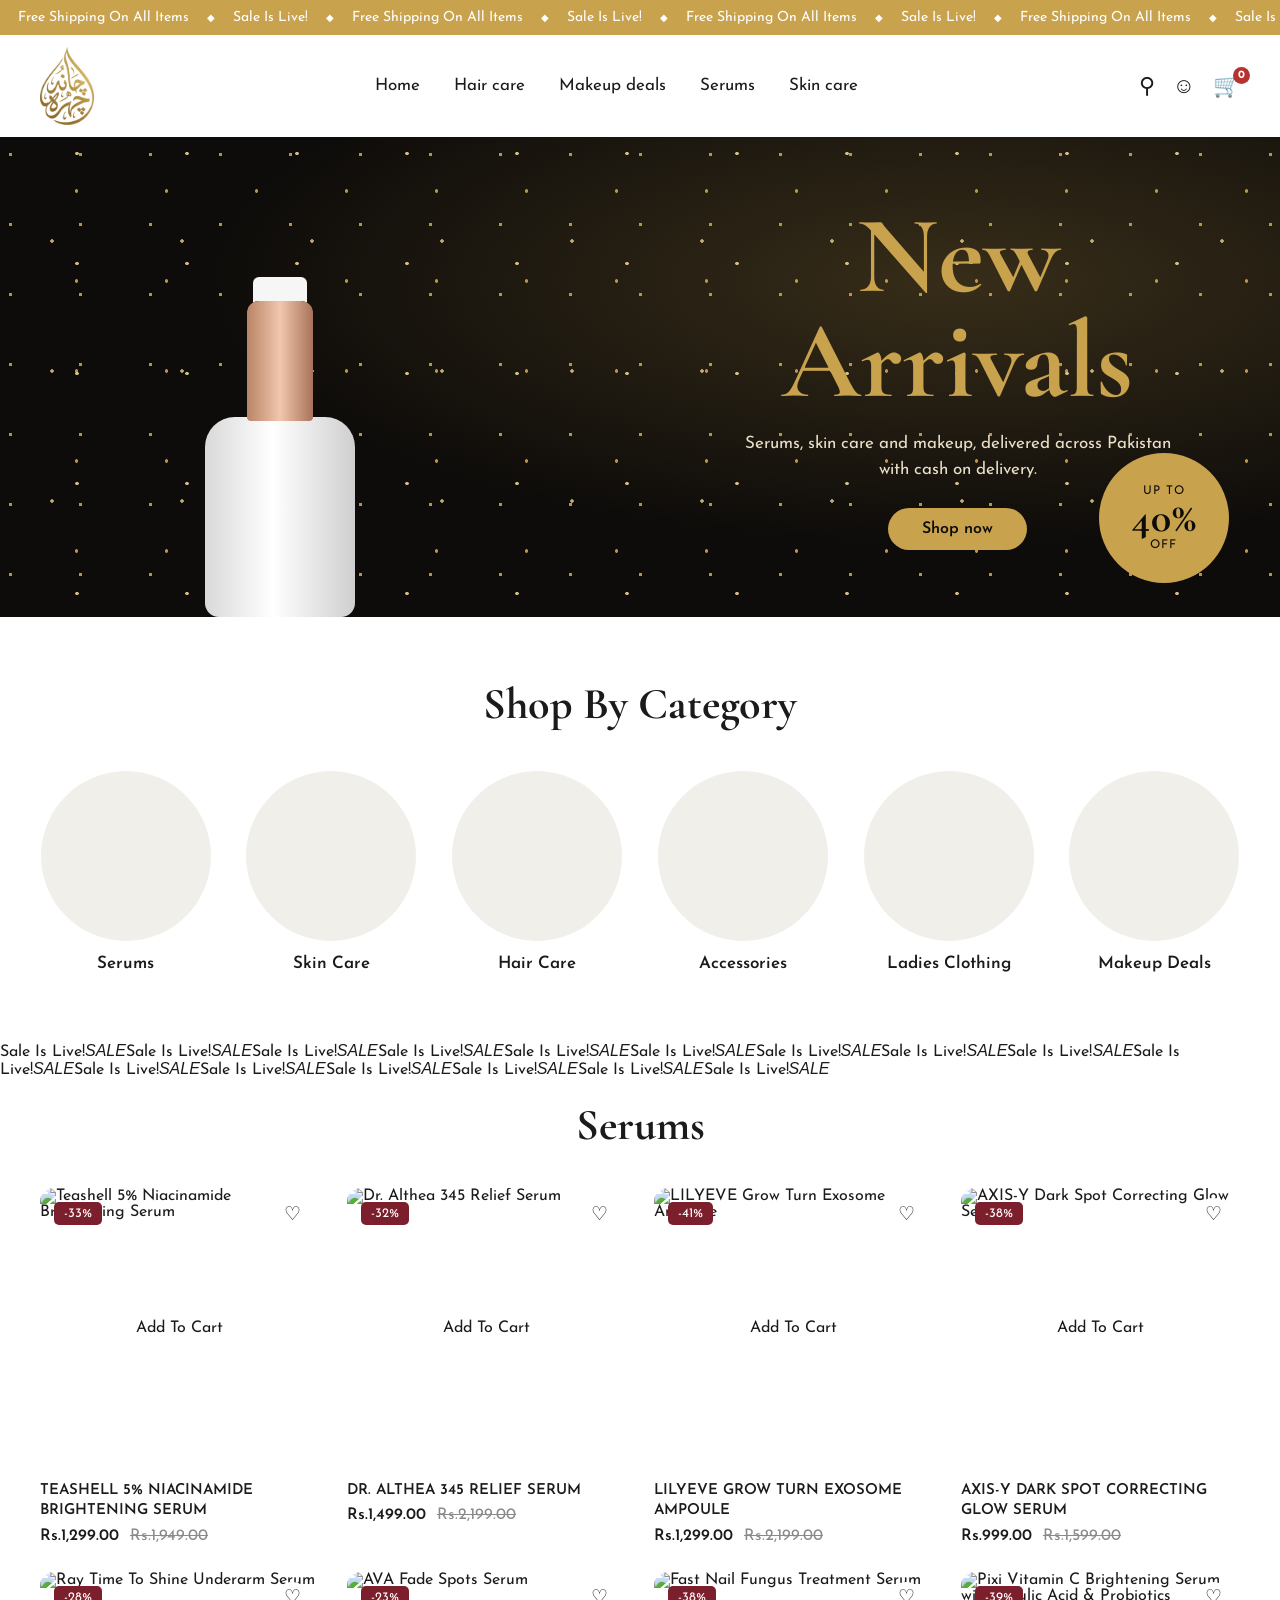
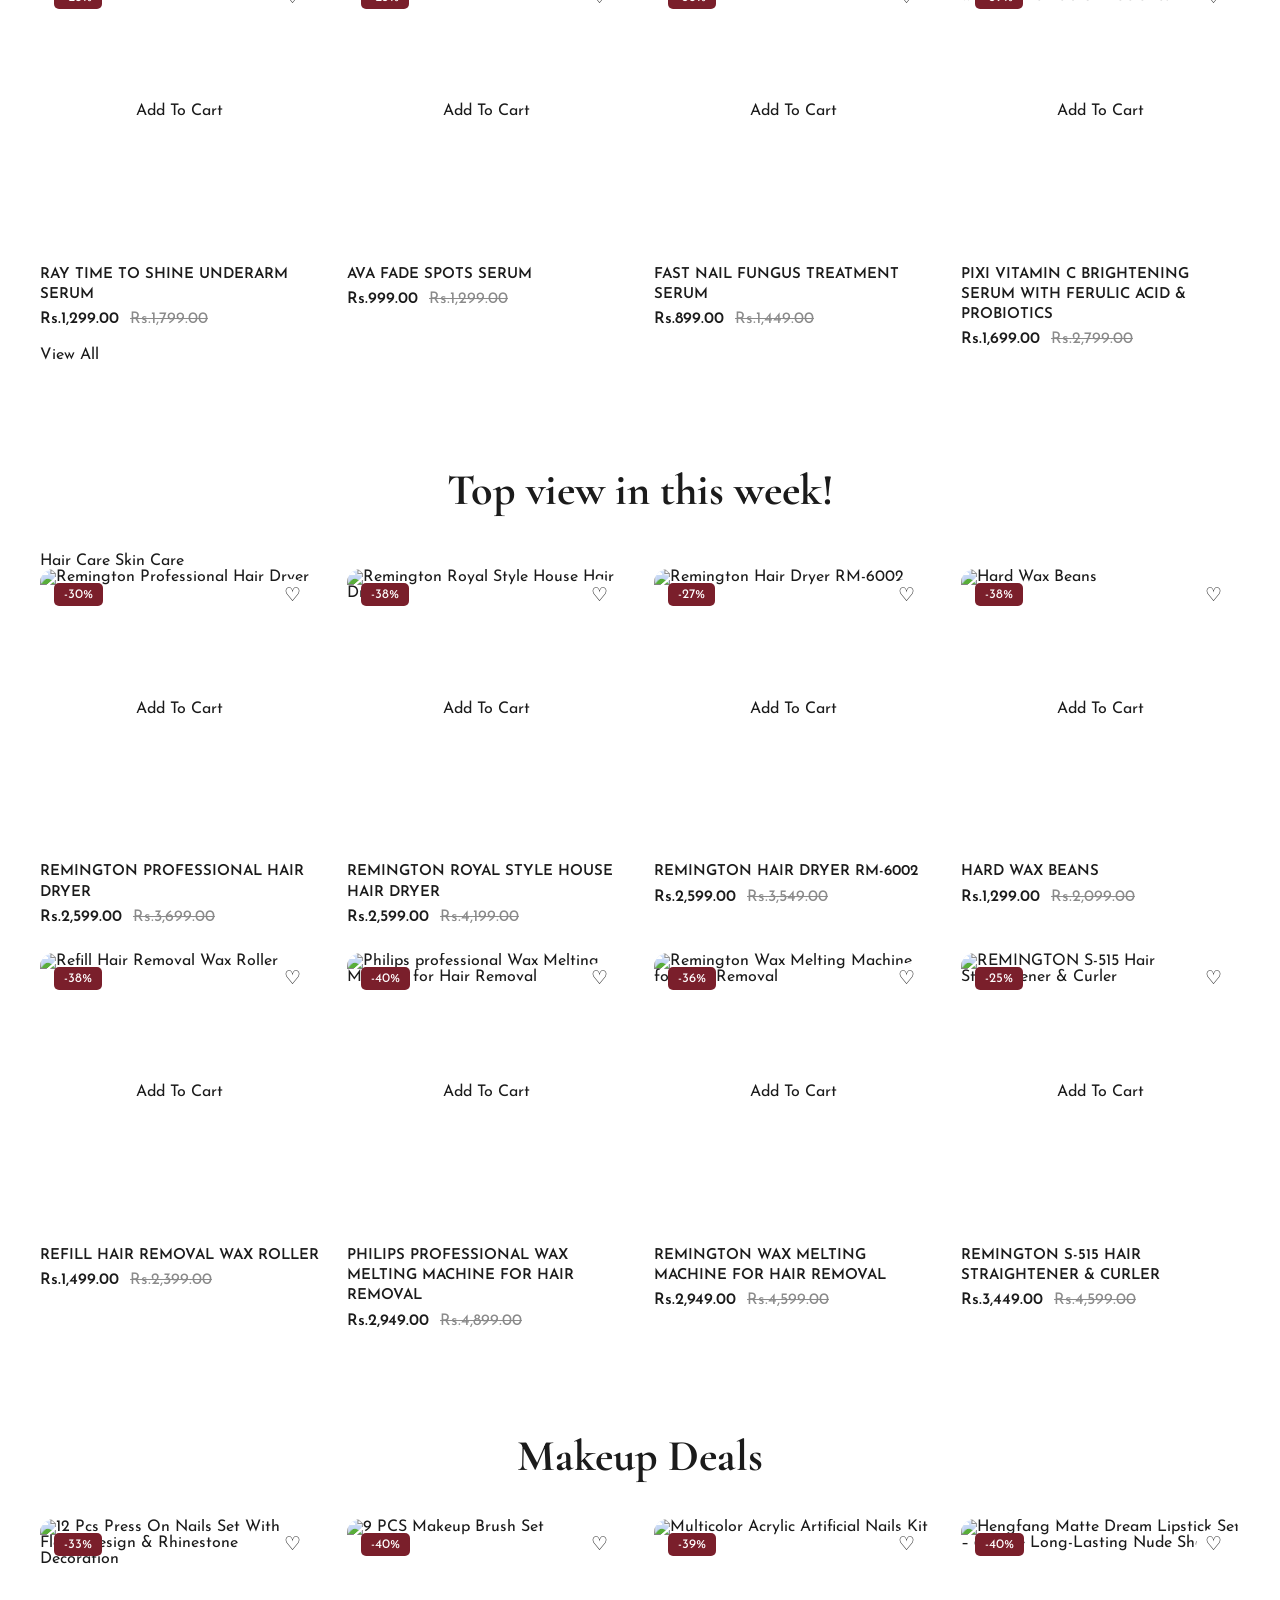
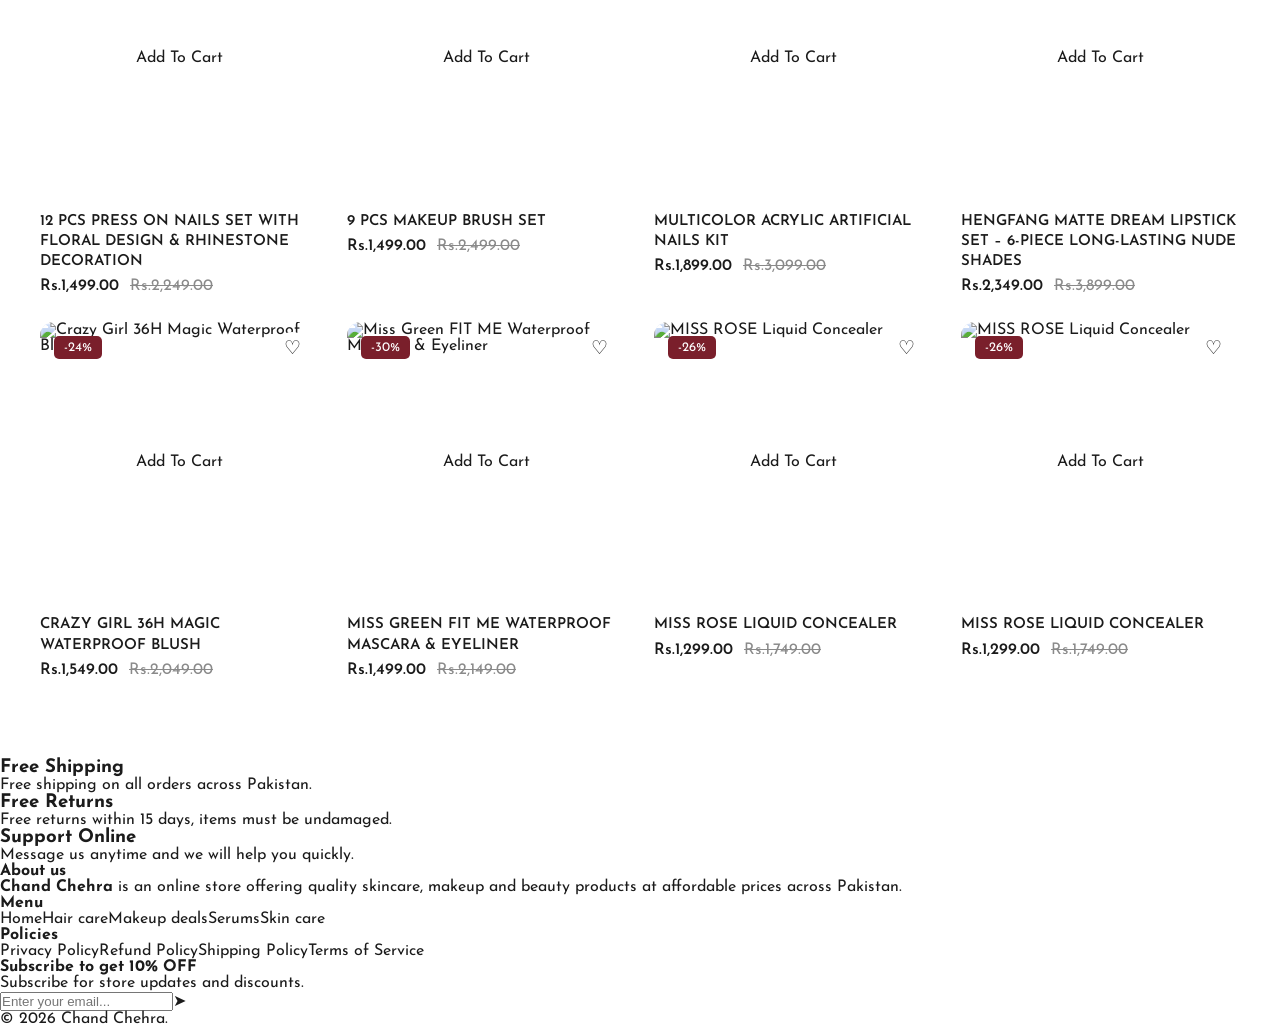
==== commit 6b5f8526: "Rename index (2).html to index.html" ====
--- a/index.html
+++ b/index.html
@@ -7,34 +7,18 @@
   <link rel="preconnect" href="https://fonts.googleapis.com">
   <link href="https://fonts.googleapis.com/css2?family=Josefin+Sans:wght@400;600&family=Cormorant+Garamond:wght@500;700&display=swap" rel="stylesheet">
   <link rel="stylesheet" href="style.css">
+  <link rel="stylesheet" href="store.css">
 </head>
 <body>
-
-  <div class="announce">
-    <div class="announce-track">
-      <span>Free Shipping On All Items</span><span class="dot">&#9670;</span>
-      <span>Sale Is Live!</span><span class="dot">&#9670;</span>
-      <span>Free Shipping On All Items</span><span class="dot">&#9670;</span>
-      <span>Sale Is Live!</span><span class="dot">&#9670;</span>
-      <span>Free Shipping On All Items</span><span class="dot">&#9670;</span>
-      <span>Sale Is Live!</span><span class="dot">&#9670;</span>
-      <span>Free Shipping On All Items</span><span class="dot">&#9670;</span>
-      <span>Sale Is Live!</span><span class="dot">&#9670;</span>
-    </div>
-  </div>
+  <div class="announce"><div class="announce-track" id="ann"></div></div>
 
   <header class="header">
     <a href="index.html" class="logo"><img src="logo.png" alt="Chand Chehra"></a>
     <nav class="menu">
-      <a href="index.html">Home</a>
-      <a href="#hair">Hair care</a>
-      <a href="#makeup">Makeup deals</a>
-      <a href="#serums">Serums</a>
-      <a href="#serums">Skin care</a>
+      <a href="index.html">Home</a><a href="#hair">Hair care</a><a href="#makeup">Makeup deals</a><a href="#serums">Serums</a><a href="#hair">Skin care</a>
     </nav>
     <div class="icons">
-      <button aria-label="Search">&#9906;</button>
-      <button aria-label="Account">&#9786;</button>
+      <button aria-label="Search">&#9906;</button><button aria-label="Account">&#9786;</button>
       <button aria-label="Cart" class="cart">&#128722;<b>0</b></button>
     </div>
   </header>
@@ -51,36 +35,27 @@
 
   <section class="cats">
     <h2>Shop By Category</h2>
-    <div class="cat-row">
-      <a href="#serums" class="cat"><span class="circle" style="--bg:linear-gradient(135deg,#f3e3c3,#d9b46a)">&#129524;</span><b>Serums</b></a>
-      <a href="#serums" class="cat"><span class="circle" style="--bg:linear-gradient(135deg,#f7e6e0,#e5bfb2)">&#10024;</span><b>Skin Care</b></a>
-      <a href="#hair" class="cat"><span class="circle" style="--bg:linear-gradient(135deg,#e9dcc8,#b99468)">&#128135;</span><b>Hair Care</b></a>
-      <a href="#" class="cat"><span class="circle" style="--bg:linear-gradient(135deg,#e2e6ea,#aab4bf)">&#128241;</span><b>Accessories</b></a>
-      <a href="#" class="cat"><span class="circle" style="--bg:linear-gradient(135deg,#f6d4d4,#d46a6a)">&#128090;</span><b>Ladies Clothing</b></a>
-      <a href="#makeup" class="cat"><span class="circle" style="--bg:linear-gradient(135deg,#f3d9e3,#cf8fa8)">&#128132;</span><b>Makeup Deals</b></a>
-    </div>
+    <div class="cat-row" id="cats"></div>
   </section>
 
   <div class="sale-strip"><div class="sale-track" id="saleTrack"></div></div>
 
   <section class="products" id="serums">
-    <h2>Serums</h2>
-    <div class="grid" id="g-serums"></div>
+    <h2>Serums</h2><div class="grid" id="g-serums"></div>
     <div class="center"><a href="#" class="view-all">View All</a></div>
   </section>
 
   <section class="products" id="hair">
     <h2>Top view in this week!</h2>
     <div class="tabs">
-      <button class="tab on" data-t="hair">Hair Care</button>
-      <button class="tab" data-t="skin">Skin Care</button>
+      <button class="tab on" data-t="Hair care">Hair Care</button>
+      <button class="tab" data-t="Skin care">Skin Care</button>
     </div>
     <div class="grid" id="g-top"></div>
   </section>
 
   <section class="products" id="makeup">
-    <h2>Makeup Deals</h2>
-    <div class="grid" id="g-makeup"></div>
+    <h2>Makeup Deals</h2><div class="grid" id="g-makeup"></div>
   </section>
 
   <section class="features">
@@ -91,81 +66,41 @@
 
   <footer class="footer">
     <div class="f-grid">
-      <div>
-        <h4>About us</h4>
-        <p><b>Chand Chehra</b> is an online store offering quality skincare, makeup and beauty products at affordable prices across Pakistan.</p>
-      </div>
-      <div>
-        <h4>Menu</h4>
-        <a href="index.html">Home</a><a href="#hair">Hair care</a><a href="#makeup">Makeup deals</a><a href="#serums">Serums</a><a href="#serums">Skin care</a>
-      </div>
-      <div>
-        <h4>Policies</h4>
-        <a href="#">Privacy Policy</a><a href="#">Refund Policy</a><a href="#">Shipping Policy</a><a href="#">Terms of Service</a>
-      </div>
-      <div>
-        <h4>Subscribe to get 10% OFF</h4>
-        <p>Subscribe for store updates and discounts.</p>
-        <div class="sub"><input type="email" placeholder="Enter your email..." aria-label="Email"><button aria-label="Subscribe">&#10148;</button></div>
-      </div>
+      <div><h4>About us</h4><p><b>Chand Chehra</b> is an online store offering quality skincare, makeup and beauty products at affordable prices across Pakistan.</p></div>
+      <div><h4>Menu</h4><a href="index.html">Home</a><a href="#hair">Hair care</a><a href="#makeup">Makeup deals</a><a href="#serums">Serums</a><a href="#hair">Skin care</a></div>
+      <div><h4>Policies</h4><a href="#">Privacy Policy</a><a href="#">Refund Policy</a><a href="#">Shipping Policy</a><a href="#">Terms of Service</a></div>
+      <div><h4>Subscribe to get 10% OFF</h4><p>Subscribe for store updates and discounts.</p>
+        <div class="sub"><input type="email" placeholder="Enter your email..." aria-label="Email"><button aria-label="Subscribe">&#10148;</button></div></div>
     </div>
     <p class="copy">&copy; 2026 Chand Chehra.</p>
   </footer>
 
+  <script src="products.js"></script>
   <script>
-    // Sample products: replace with real data later
-    const D = {
-      serums: [
-        ["Teashell 5% Niacinamide Brightening Serum",1299,1949,"#f1e4cf"],
-        ["Lilyve Grow Turn Exosome Ampoule",1299,2199,"#f3dcdc"],
-        ["Ray Time To Shine Underarm Serum",1299,1799,"#d8ead9"],
-        ["Fast Nail Fungus Treatment Serum",899,1449,"#e3edb8"],
-        ["Axis-Y Dark Spot Correcting Glow Serum",999,1599,"#d8ead9"],
-        ["AVA Fade Spots Serum",999,1299,"#e2d6ee"],
-        ["Dr. Althea 345 Relief Serum",1499,2199,"#f5e6d3"],
-        ["Pixi Vitamin C Brightening Serum",1699,2799,"#e3edb8"]
-      ],
-      hair: [
-        ["Remington Hair Dryer",2499,3999,"#e9dcc8"],
-        ["Hard Wax Beans Set",999,1599,"#d8ead9"],
-        ["Remington Wax Melting Machine",2999,4699,"#d6e6f2"],
-        ["Philips Hair Dryer",2199,3499,"#f6d9e3"]
-      ],
-      skin: [
-        ["Dr. Althea 345 Relief Serum",1499,2199,"#f5e6d3"],
-        ["AVA Fade Spots Serum",999,1299,"#e2d6ee"],
-        ["Pixi Vitamin C Brightening Serum",1699,2799,"#e3edb8"],
-        ["Axis-Y Dark Spot Correcting Glow Serum",999,1599,"#d8ead9"]
-      ],
-      makeup: [
-        ["12 Pcs Press On Nails Set",1499,2249,"#f6d9e3"],
-        ["9 Pcs Makeup Brush Set",1499,2499,"#e2d6ee"],
-        ["Multicolor Acrylic Artificial Nails Kit",1899,3099,"#d6e6f2"],
-        ["Miss Rose Liquid Concealer",1299,1749,"#efe2c2"]
-      ]
-    };
+    const img = (u, w) => u + (u.includes("?") ? "&" : "?") + "width=" + w;
     const rs = n => "Rs." + n.toLocaleString("en-PK") + ".00";
-    const card = p => {
-      const off = Math.round((1 - p[1] / p[2]) * 100);
-      return `<article class="card"><div class="thumb" style="--t:${p[3]}">
-        <span class="off">-${off}%</span>
-        <button class="heart" aria-label="Wishlist">&#9825;</button><i></i>
-        <button class="add">Add To Cart</button></div>
-        <h3>${p[0]} - Buy Online in Pakistan</h3>
-        <p class="price">${rs(p[1])} <s>${rs(p[2])}</s></p></article>`;
-    };
+    const clean = t => t.replace(/\s*[–-]\s*Buy Online in Pakistan/i, "");
+    const by = (c, n) => PRODUCTS.filter(p => p.c === c && p.o).slice(0, n);
+    const card = p => `<a class="card" href="product.html?p=${p.h}">
+      <div class="thumb"><img src="${img(p.i[0], 500)}" alt="${clean(p.t)}" loading="lazy">
+        <span class="off">-${Math.round((1 - p.p / p.o) * 100)}%</span><span class="heart">&#9825;</span>
+        <span class="add">Add To Cart</span></div>
+      <h3>${clean(p.t)}</h3><p class="price">${rs(p.p)} <s>${rs(p.o)}</s></p></a>`;
     const show = (id, list) => document.getElementById(id).innerHTML = list.map(card).join("");
-    show("g-serums", D.serums.slice(0, 8));
-    show("g-top", D.hair);
-    show("g-makeup", D.makeup);
+    show("g-serums", by("Serums", 8));
+    show("g-top", by("Hair care", 8));
+    show("g-makeup", by("Makeup deals", 8));
     document.querySelectorAll(".tab").forEach(b => b.onclick = () => {
       document.querySelectorAll(".tab").forEach(x => x.classList.remove("on"));
-      b.classList.add("on");
-      show("g-top", D[b.dataset.t]);
+      b.classList.add("on"); show("g-top", by(b.dataset.t, 8));
     });
-    document.getElementById("saleTrack").innerHTML =
-      "<span>Sale Is Live!</span><em>SALE</em>".repeat(16);
+    const CATS = [["Serums","Serums"],["Skin care","Skin Care"],["Hair care","Hair Care"],["Accessories","Accessories"],["Ladies Clothing","Ladies Clothing"],["Makeup deals","Makeup Deals"]];
+    document.getElementById("cats").innerHTML = CATS.map(([c, n]) => {
+      const p = by(c, 1)[0];
+      return `<a href="#" class="cat"><span class="circle" style="--img:url('${p ? img(p.i[0], 400) : ""}')"></span><b>${n}</b></a>`;
+    }).join("");
+    document.getElementById("saleTrack").innerHTML = "<span>Sale Is Live!</span><em>SALE</em>".repeat(16);
+    document.getElementById("ann").innerHTML = "<span>Free Shipping On All Items</span><span class='dot'>&#9670;</span><span>Sale Is Live!</span><span class='dot'>&#9670;</span>".repeat(8);
   </script>
-
 </body>
 </html>
--- a/style.css
+++ b/style.css
@@ -98,6 +98,46 @@
 @media (max-width:820px){
   .products{padding:10px 14px 60px}
   .grid{grid-template-columns:repeat(2,1fr);gap:16px}
+  /* Sale strip */
+.sale-strip{overflow:hidden;white-space:nowrap;padding:34px 0;background:var(--white)}
+.sale-track{display:inline-flex;align-items:center;gap:40px;animation:scroll 40s linear infinite;font-size:34px;font-weight:600}
+.sale-track span,.sale-track em{display:inline-block}
+.sale-track em{background:#111;color:#fff;font-style:normal;font-size:13px;width:62px;height:62px;border-radius:50%;display:inline-grid;place-items:center}
+@media (prefers-reduced-motion:reduce){.sale-track{animation:none}}
+
+/* Product extras */
+.center{text-align:center;margin-top:40px}
+.view-all{display:inline-block;background:#7a1f2b;color:#fff;padding:14px 44px;border-radius:40px;font-weight:600}
+.tabs{display:flex;justify-content:center;gap:12px;margin:-10px 0 30px}
+.tab{padding:13px 30px;border-radius:40px;border:1px solid #e5e5e5;font-weight:600}
+.tab.on{background:#7a1f2b;color:#fff;border-color:#7a1f2b}
+.add{position:absolute;left:14px;right:14px;bottom:14px;background:#fff;border-radius:30px;padding:11px;font-weight:600;opacity:0;transform:translateY(8px);transition:.2s}
+.thumb:hover .add{opacity:1;transform:none}
+@media (hover:none){.add{opacity:1;transform:none;padding:8px;font-size:13px}}
+html{scroll-behavior:smooth;scroll-padding-top:20px}
+
+/* Features */
+.features{display:grid;grid-template-columns:repeat(3,1fr);gap:30px;max-width:1100px;margin:0 auto;padding:30px 40px 70px;text-align:center}
+.features h3{font-size:20px;margin-bottom:10px}
+.features p{line-height:1.6;color:#444}
+
+/* Footer */
+.footer{background:#bd9d4f;color:#fff;padding:60px 40px 24px}
+.f-grid{display:grid;grid-template-columns:1.4fr 1fr 1fr 1.5fr;gap:40px;max-width:1300px;margin:0 auto}
+.footer h4{font-size:19px;margin-bottom:18px}
+.footer a{display:block;margin-bottom:12px}
+.footer p{line-height:1.7}
+.sub{display:flex;margin-top:18px;border:1px solid rgba(255,255,255,.7);border-radius:40px;overflow:hidden}
+.sub input{flex:1;background:none;border:0;padding:15px 20px;color:#fff;font:inherit;min-width:0}
+.sub input::placeholder{color:rgba(255,255,255,.8)}
+.sub button{padding:0 20px;font-size:20px}
+.copy{max-width:1300px;margin:40px auto 0;padding-top:22px;border-top:1px solid rgba(255,255,255,.4)}
+@media (max-width:820px){
+  .sale-track{font-size:24px}
+  .features{grid-template-columns:1fr;padding:20px 20px 50px}
+  .f-grid{grid-template-columns:1fr 1fr}
+  .footer{padding:40px 20px 20px}
+}
   .card h3{font-size:13px}
   .price{font-size:14px}
 }
--- a/store.css
+++ b/store.css
@@ -0,0 +1,8 @@
+/* Real product photos */
+.card{display:block}
+.thumb{background:#fff}
+.thumb img{position:absolute;inset:0;width:100%;height:100%;object-fit:cover}
+.off,.heart,.add{z-index:2}
+.heart{background:#fff;border-radius:50%;width:34px;height:34px;display:grid;place-items:center;font-size:19px;top:10px;right:10px}
+.add{text-align:center;cursor:pointer}
+.circle{background-color:#f1efe9;font-size:0}
